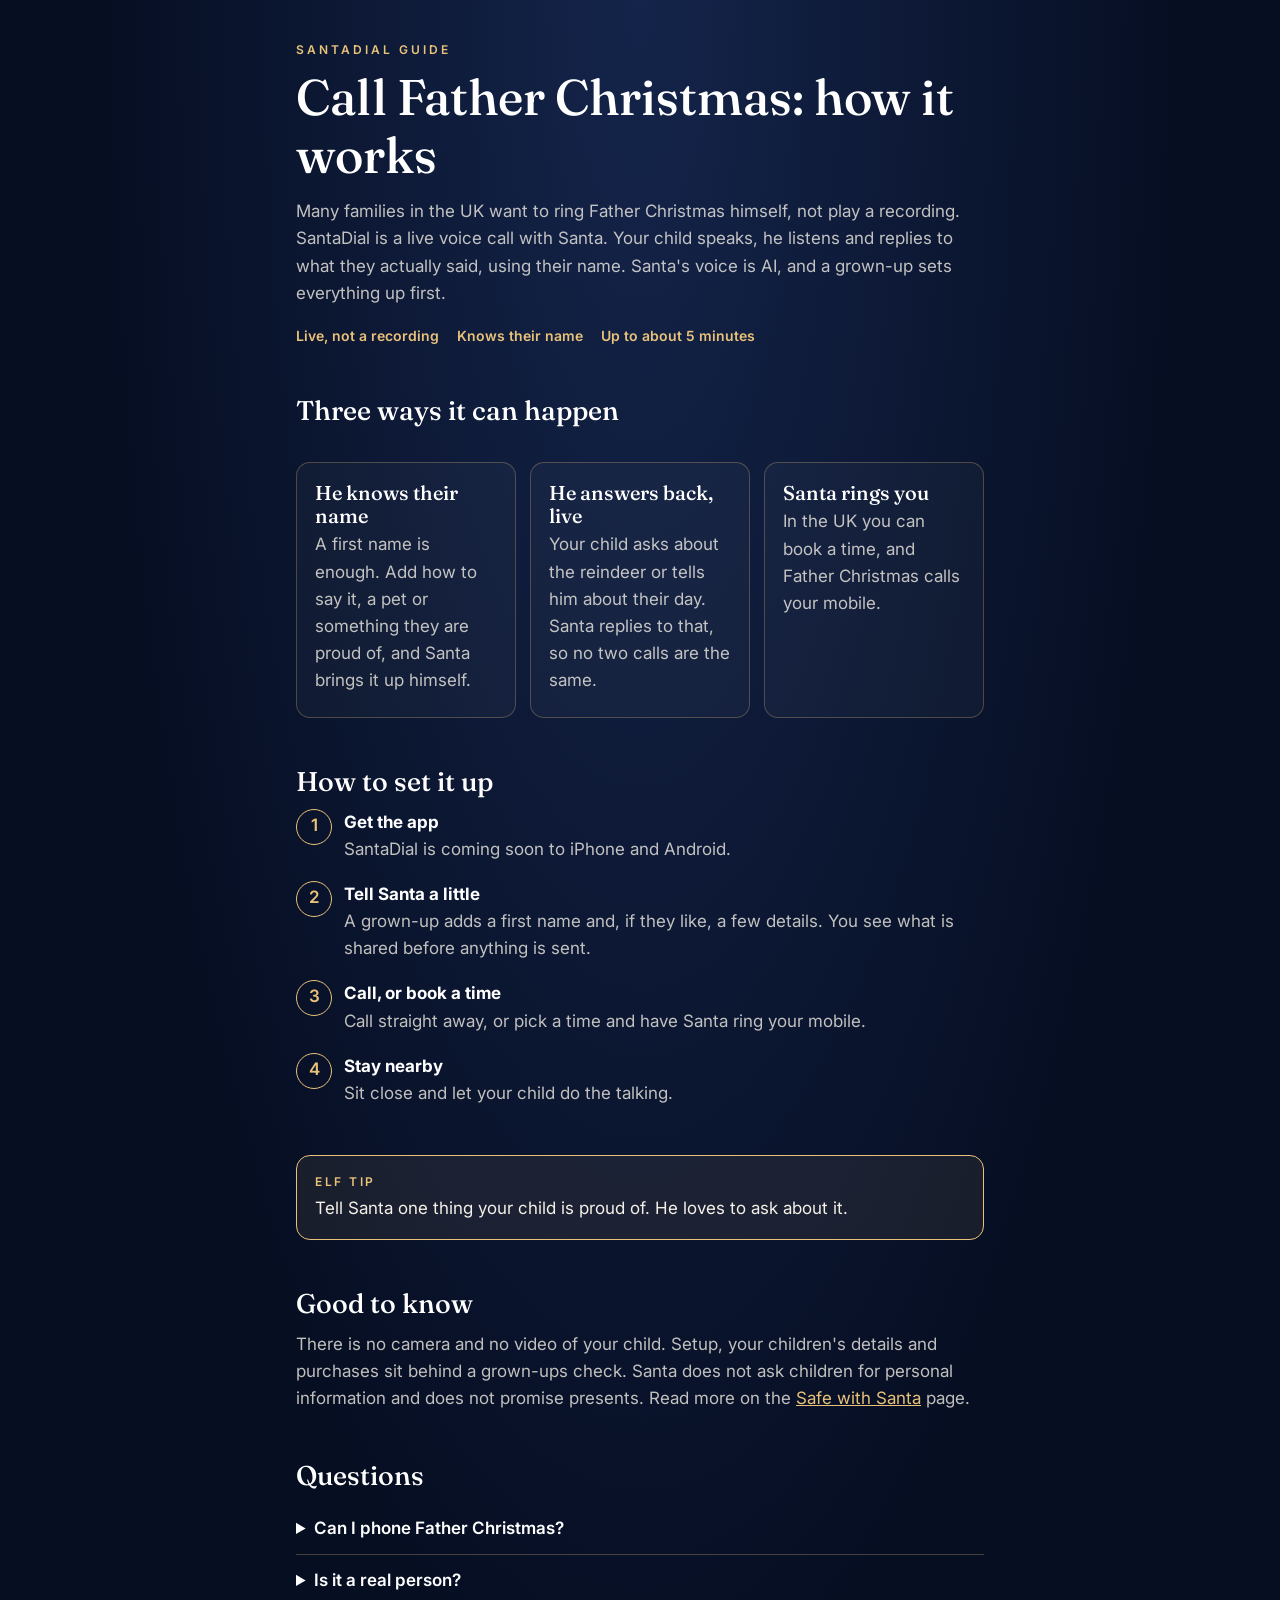
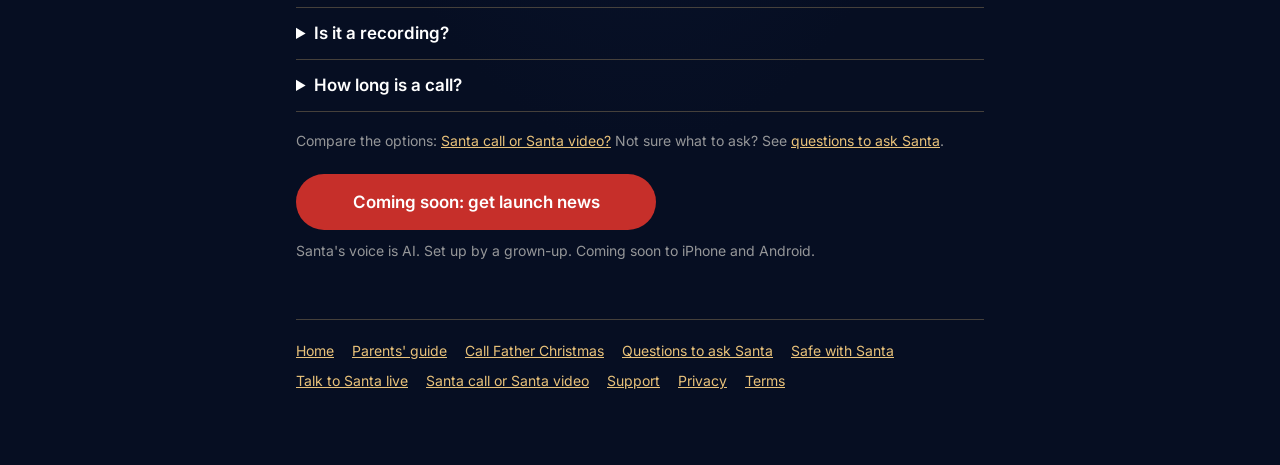
==== call-father-christmas/index.html @ 27f422b8 "Add Call Father Christmas, Questions to ask Santa and Safe with Santa pages; launch list button on g" ====
<!doctype html>
<html lang="en-GB">
<head>
<meta charset="utf-8">
<meta name="viewport" content="width=device-width, initial-scale=1">
<title>Call Father Christmas: a live call with Santa | SantaDial</title>
<meta name="description" content="How to call Father Christmas with SantaDial: a live voice call where Santa knows your child's name and answers back. Coming soon to iPhone and Android.">
<meta property="og:title" content="Call Father Christmas: a live call with Santa | SantaDial">
<meta property="og:description" content="How to call Father Christmas with SantaDial: a live voice call where Santa knows your child's name and answers back. Coming soon to iPhone and Android.">
<link rel="canonical" href="https://santadial.app/call-father-christmas/">
<link href="https://fonts.googleapis.com/css2?family=Fraunces:opsz,wght@9..144,500&family=Inter:wght@400;500;600&display=swap" rel="stylesheet">
<style>
:root{--night:#060E22;--navy:#0B1630;--gold:#E9C27A;--red:#C62F2A;--text:#F5F1E8;--muted:rgba(245,241,232,.78);--line:rgba(233,194,122,.28)}
*{box-sizing:border-box}
body{margin:0;background:radial-gradient(ellipse at 50% 0%,#14244a 0%,var(--night) 60%);color:var(--text);font:17px/1.6 Inter,-apple-system,BlinkMacSystemFont,"Segoe UI",sans-serif}
main{max-width:720px;margin:0 auto;padding:40px 16px 72px}
h1,h2,h3{font-family:Fraunces,Georgia,serif;font-weight:500;color:#fff;line-height:1.15}
h1{font-size:40px;margin:10px 0 14px}
h2{font-size:27px;margin:48px 0 12px}
h3{font-size:20px;margin:0 0 4px}
p{margin:0 0 16px;color:var(--muted)}
a{color:var(--gold)}
.eyebrow{font-size:12px;letter-spacing:3px;color:var(--gold);font-weight:600}
.btn{display:block;max-width:360px;height:56px;line-height:56px;border-radius:28px;font-weight:600;font-size:17px;text-decoration:none;text-align:center;background:var(--red);color:#fff;margin:22px 0 10px}
.fine{font-size:14px;color:rgba(245,241,232,.6)}
.facts{list-style:none;padding:0;margin:18px 0 0;display:flex;flex-wrap:wrap;gap:8px 18px;color:var(--gold);font-size:14px;font-weight:600}
.callouts{display:grid;gap:14px;margin:36px 0 0}
.callout{border:1px solid var(--line);border-radius:14px;padding:18px 18px 6px;background:rgba(255,255,255,.03)}
.chat{border:1px solid var(--line);border-radius:14px;padding:18px;background:rgba(255,255,255,.03)}
.chat p{margin:0 0 12px;padding:10px 14px;border-radius:14px;max-width:88%;color:var(--text)}
.chat .s{background:rgba(198,47,42,.28);border-top-left-radius:4px}
.chat .k{background:rgba(255,255,255,.12);margin-left:auto;border-top-right-radius:4px}
.steps{counter-reset:s;list-style:none;padding:0;margin:0}
.steps li{counter-increment:s;position:relative;padding:0 0 18px 48px;color:var(--muted)}
.steps li::before{content:counter(s);position:absolute;left:0;top:0;width:34px;height:34px;border-radius:50%;border:1.5px solid var(--gold);color:var(--gold);text-align:center;line-height:31px;font-weight:600}
.steps b{color:#fff;display:block}
table{width:100%;border-collapse:collapse;font-size:14px;table-layout:fixed}
th,td{padding:10px 8px;border-bottom:1px solid var(--line);text-align:left;vertical-align:top;word-wrap:break-word;color:var(--muted)}
th{color:#fff;font-weight:600}
th.us,td.us{color:var(--gold);background:rgba(233,194,122,.07)}
td:first-child{color:#fff;width:27%}
.price{border:1.5px solid var(--gold);border-radius:14px;padding:18px 20px;margin:22px 0}
.price b{font-family:Fraunces,Georgia,serif;font-size:26px;color:var(--gold);font-weight:500}
.elf{margin:30px 0;padding:16px 18px;border:1.5px solid var(--gold);border-radius:14px;background:rgba(233,194,122,.08)}
.elf span{display:block;font-size:12px;letter-spacing:2.5px;color:var(--gold);font-weight:600;margin-bottom:4px}
.elf p{margin:0;color:var(--text)}
details{border-bottom:1px solid var(--line);padding:12px 0}
summary{cursor:pointer;color:#fff;font-weight:600}
details p{margin:10px 0 0}
nav.foot{margin-top:56px;padding-top:20px;border-top:1px solid var(--line);font-size:14px;display:flex;flex-wrap:wrap;gap:8px 18px}
@media(min-width:640px){h1{font-size:50px}.callouts{grid-template-columns:repeat(3,1fr)}}
</style>
<script type="application/ld+json">{"@context": "https://schema.org", "@type": "FAQPage", "mainEntity": [{"@type": "Question", "name": "Can I phone Father Christmas?", "acceptedAnswer": {"@type": "Answer", "text": "With SantaDial a grown-up sets up a live call in the app, and your child talks to Santa, who answers what they actually say. In the UK you can also book a time and Santa rings your mobile."}}, {"@type": "Question", "name": "Is it a real person?", "acceptedAnswer": {"@type": "Answer", "text": "No. Santa's voice is AI. That is how he can answer live, by name, at any time of day. A grown-up sets everything up first."}}, {"@type": "Question", "name": "Is it a recording?", "acceptedAnswer": {"@type": "Answer", "text": "No. It is a live conversation, so Santa replies to what your child says rather than playing a message made in advance."}}, {"@type": "Question", "name": "How long is a call?", "acceptedAnswer": {"@type": "Answer", "text": "A call lasts up to about 5 minutes, and Santa wraps up kindly at the end."}}]}</script>
</head>
<body><main>
<div class="eyebrow">SANTADIAL GUIDE</div>
<h1>Call Father Christmas: how it works</h1>
<p>Many families in the UK want to ring Father Christmas himself, not play a recording. SantaDial is a live voice call with Santa. Your child speaks, he listens and replies to what they actually said, using their name. Santa's voice is AI, and a grown-up sets everything up first.</p>
<ul class="facts"><li>Live, not a recording</li><li>Knows their name</li><li>Up to about 5 minutes</li></ul>
<h2>Three ways it can happen</h2>
<div class="callouts">
<div class="callout"><h3>He knows their name</h3><p>A first name is enough. Add how to say it, a pet or something they are proud of, and Santa brings it up himself.</p></div>
<div class="callout"><h3>He answers back, live</h3><p>Your child asks about the reindeer or tells him about their day. Santa replies to that, so no two calls are the same.</p></div>
<div class="callout"><h3>Santa rings you</h3><p>In the UK you can book a time, and Father Christmas calls your mobile.</p></div></div>
<h2>How to set it up</h2>
<ol class="steps">
<li><b>Get the app</b>SantaDial is coming soon to iPhone and Android.</li>
<li><b>Tell Santa a little</b>A grown-up adds a first name and, if they like, a few details. You see what is shared before anything is sent.</li>
<li><b>Call, or book a time</b>Call straight away, or pick a time and have Santa ring your mobile.</li>
<li><b>Stay nearby</b>Sit close and let your child do the talking.</li></ol>
<div class="elf"><span>ELF TIP</span><p>Tell Santa one thing your child is proud of. He loves to ask about it.</p></div>
<h2>Good to know</h2>
<p>There is no camera and no video of your child. Setup, your children's details and purchases sit behind a grown-ups check. Santa does not ask children for personal information and does not promise presents. Read more on the <a href="../safe-with-santa/">Safe with Santa</a> page.</p>
<h2>Questions</h2>
<details><summary>Can I phone Father Christmas?</summary><p>With SantaDial a grown-up sets up a live call in the app, and your child talks to Santa, who answers what they actually say. In the UK you can also book a time and Santa rings your mobile.</p></details><details><summary>Is it a real person?</summary><p>No. Santa's voice is AI. That is how he can answer live, by name, at any time of day. A grown-up sets everything up first.</p></details><details><summary>Is it a recording?</summary><p>No. It is a live conversation, so Santa replies to what your child says rather than playing a message made in advance.</p></details><details><summary>How long is a call?</summary><p>A call lasts up to about 5 minutes, and Santa wraps up kindly at the end.</p></details>
<p class="fine" style="margin-top:18px">Compare the options: <a href="../santa-call-vs-santa-video/">Santa call or Santa video?</a> Not sure what to ask? See <a href="../questions-to-ask-santa/">questions to ask Santa</a>.</p>
<a class="btn" href="../get/">Coming soon: get launch news</a>
<p class="fine">Santa's voice is AI. Set up by a grown-up. Coming soon to iPhone and Android.</p>
<nav class="foot"><a href="../">Home</a><a href="../parents/">Parents' guide</a><a href="../call-father-christmas/">Call Father Christmas</a><a href="../questions-to-ask-santa/">Questions to ask Santa</a><a href="../safe-with-santa/">Safe with Santa</a><a href="../talk-to-santa-live/">Talk to Santa live</a><a href="../santa-call-vs-santa-video/">Santa call or Santa video</a><a href="../support/">Support</a><a href="../privacy/">Privacy</a><a href="../terms/">Terms</a></nav>
</main></body></html>
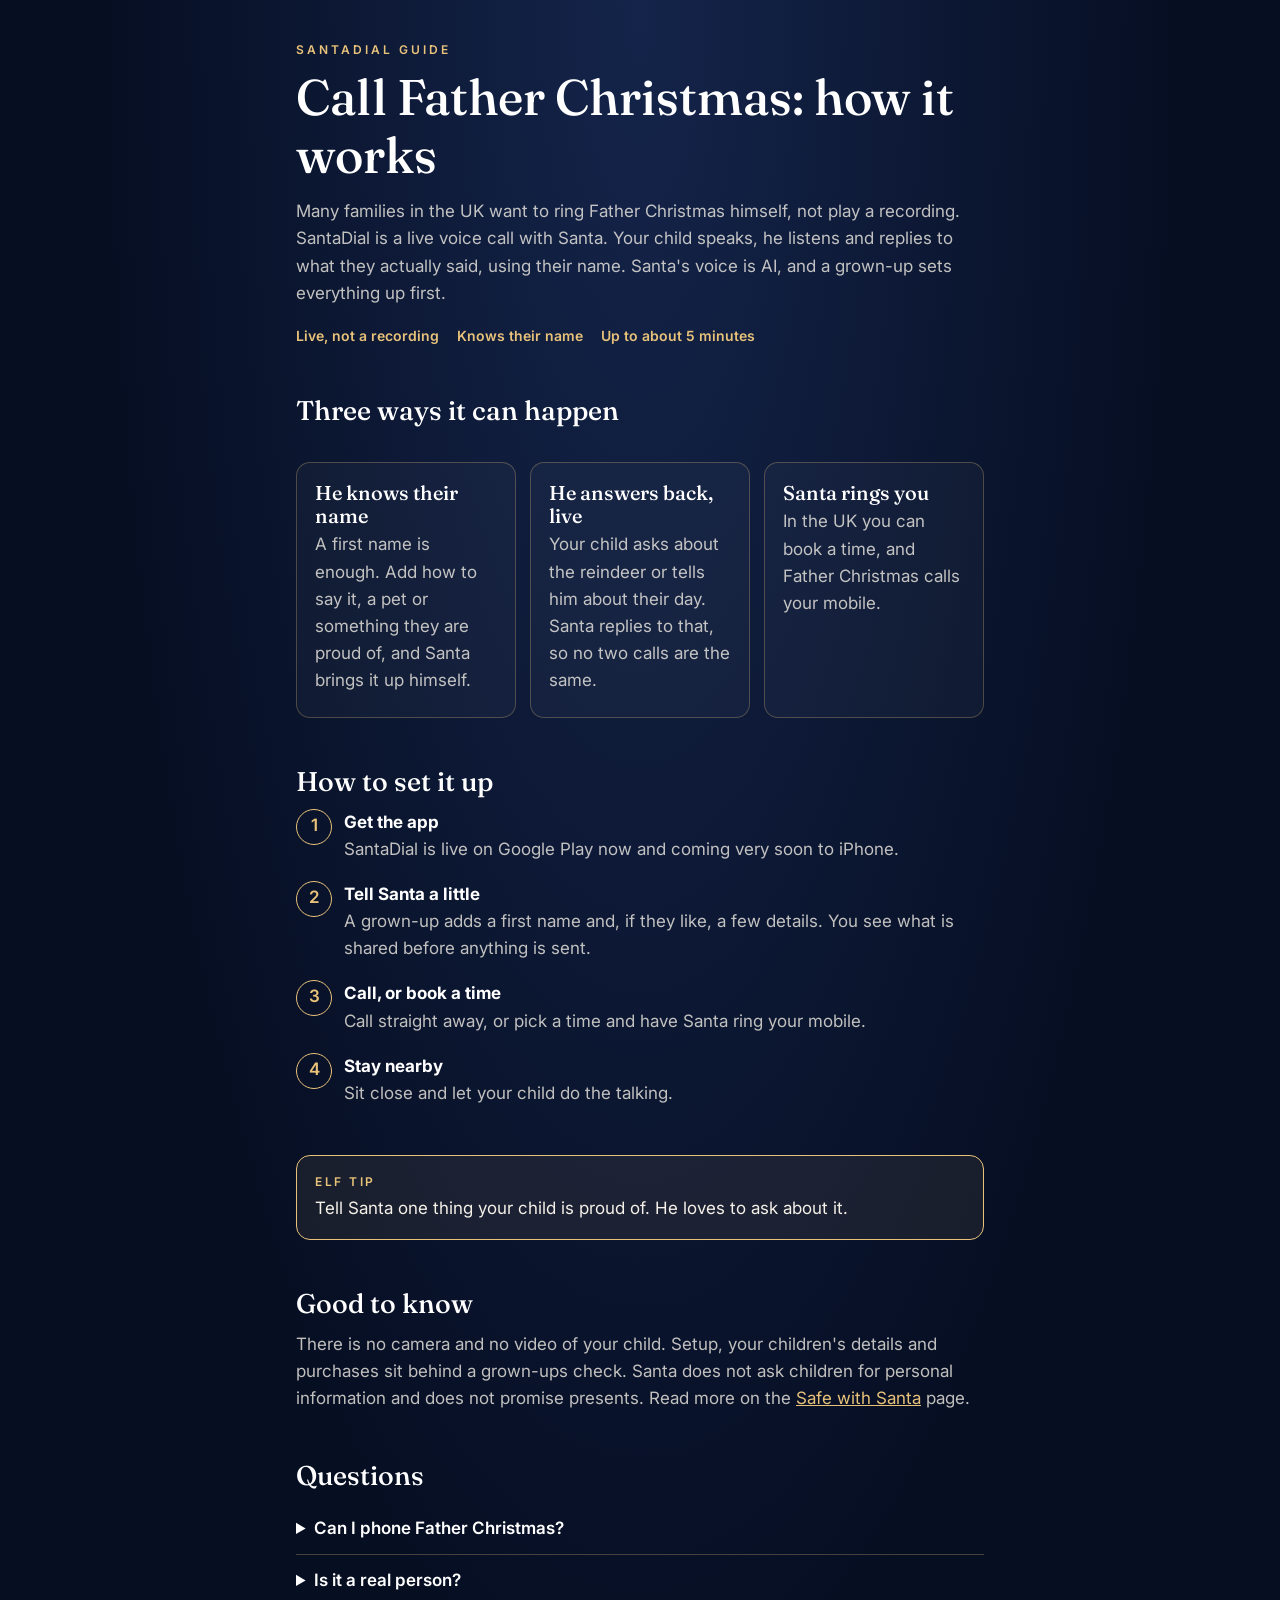
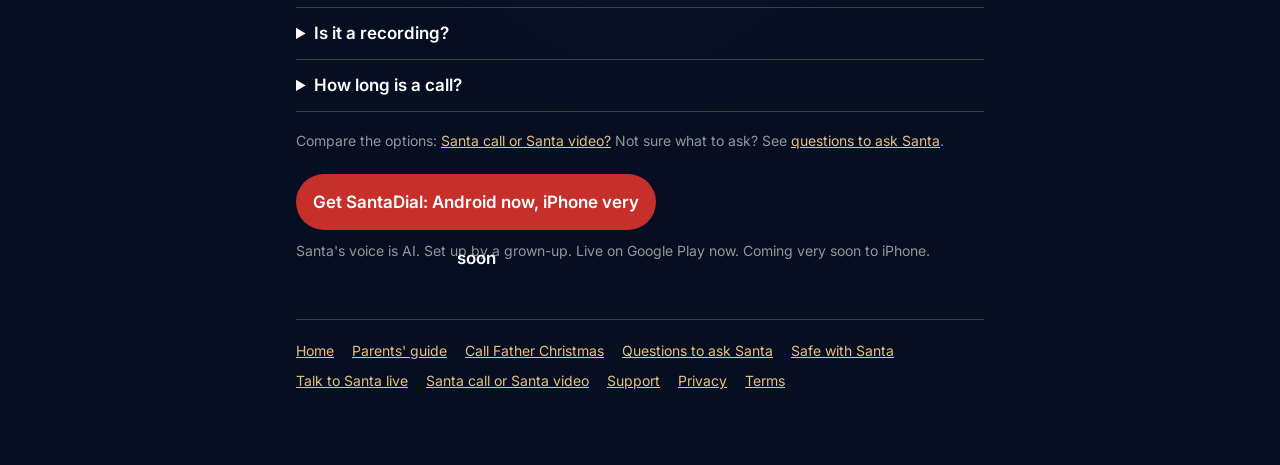
==== commit 41e80935: "Android live on Google Play, iPhone coming very soon: Get page, home and guide pages Co-Authored-By:" ====
--- a/call-father-christmas/index.html
+++ b/call-father-christmas/index.html
@@ -4,9 +4,9 @@
 <meta charset="utf-8">
 <meta name="viewport" content="width=device-width, initial-scale=1">
 <title>Call Father Christmas: a live call with Santa | SantaDial</title>
-<meta name="description" content="How to call Father Christmas with SantaDial: a live voice call where Santa knows your child's name and answers back. Coming soon to iPhone and Android.">
+<meta name="description" content="How to call Father Christmas with SantaDial: a live voice call where Santa knows your child's name and answers back. Live on Google Play now. Coming very soon to iPhone.">
 <meta property="og:title" content="Call Father Christmas: a live call with Santa | SantaDial">
-<meta property="og:description" content="How to call Father Christmas with SantaDial: a live voice call where Santa knows your child's name and answers back. Coming soon to iPhone and Android.">
+<meta property="og:description" content="How to call Father Christmas with SantaDial: a live voice call where Santa knows your child's name and answers back. Live on Google Play now. Coming very soon to iPhone.">
 <link rel="canonical" href="https://santadial.app/call-father-christmas/">
 <link href="https://fonts.googleapis.com/css2?family=Fraunces:opsz,wght@9..144,500&family=Inter:wght@400;500;600&display=swap" rel="stylesheet">
 <style>
@@ -64,7 +64,7 @@
 <div class="callout"><h3>Santa rings you</h3><p>In the UK you can book a time, and Father Christmas calls your mobile.</p></div></div>
 <h2>How to set it up</h2>
 <ol class="steps">
-<li><b>Get the app</b>SantaDial is coming soon to iPhone and Android.</li>
+<li><b>Get the app</b>SantaDial is live on Google Play now and coming very soon to iPhone.</li>
 <li><b>Tell Santa a little</b>A grown-up adds a first name and, if they like, a few details. You see what is shared before anything is sent.</li>
 <li><b>Call, or book a time</b>Call straight away, or pick a time and have Santa ring your mobile.</li>
 <li><b>Stay nearby</b>Sit close and let your child do the talking.</li></ol>
@@ -74,7 +74,7 @@
 <h2>Questions</h2>
 <details><summary>Can I phone Father Christmas?</summary><p>With SantaDial a grown-up sets up a live call in the app, and your child talks to Santa, who answers what they actually say. In the UK you can also book a time and Santa rings your mobile.</p></details><details><summary>Is it a real person?</summary><p>No. Santa's voice is AI. That is how he can answer live, by name, at any time of day. A grown-up sets everything up first.</p></details><details><summary>Is it a recording?</summary><p>No. It is a live conversation, so Santa replies to what your child says rather than playing a message made in advance.</p></details><details><summary>How long is a call?</summary><p>A call lasts up to about 5 minutes, and Santa wraps up kindly at the end.</p></details>
 <p class="fine" style="margin-top:18px">Compare the options: <a href="../santa-call-vs-santa-video/">Santa call or Santa video?</a> Not sure what to ask? See <a href="../questions-to-ask-santa/">questions to ask Santa</a>.</p>
-<a class="btn" href="../get/">Coming soon: get launch news</a>
-<p class="fine">Santa's voice is AI. Set up by a grown-up. Coming soon to iPhone and Android.</p>
+<a class="btn" href="../get/?src=site">Get SantaDial: Android now, iPhone very soon</a>
+<p class="fine">Santa's voice is AI. Set up by a grown-up. Live on Google Play now. Coming very soon to iPhone.</p>
 <nav class="foot"><a href="../">Home</a><a href="../parents/">Parents' guide</a><a href="../call-father-christmas/">Call Father Christmas</a><a href="../questions-to-ask-santa/">Questions to ask Santa</a><a href="../safe-with-santa/">Safe with Santa</a><a href="../talk-to-santa-live/">Talk to Santa live</a><a href="../santa-call-vs-santa-video/">Santa call or Santa video</a><a href="../support/">Support</a><a href="../privacy/">Privacy</a><a href="../terms/">Terms</a></nav>
 </main></body></html>
